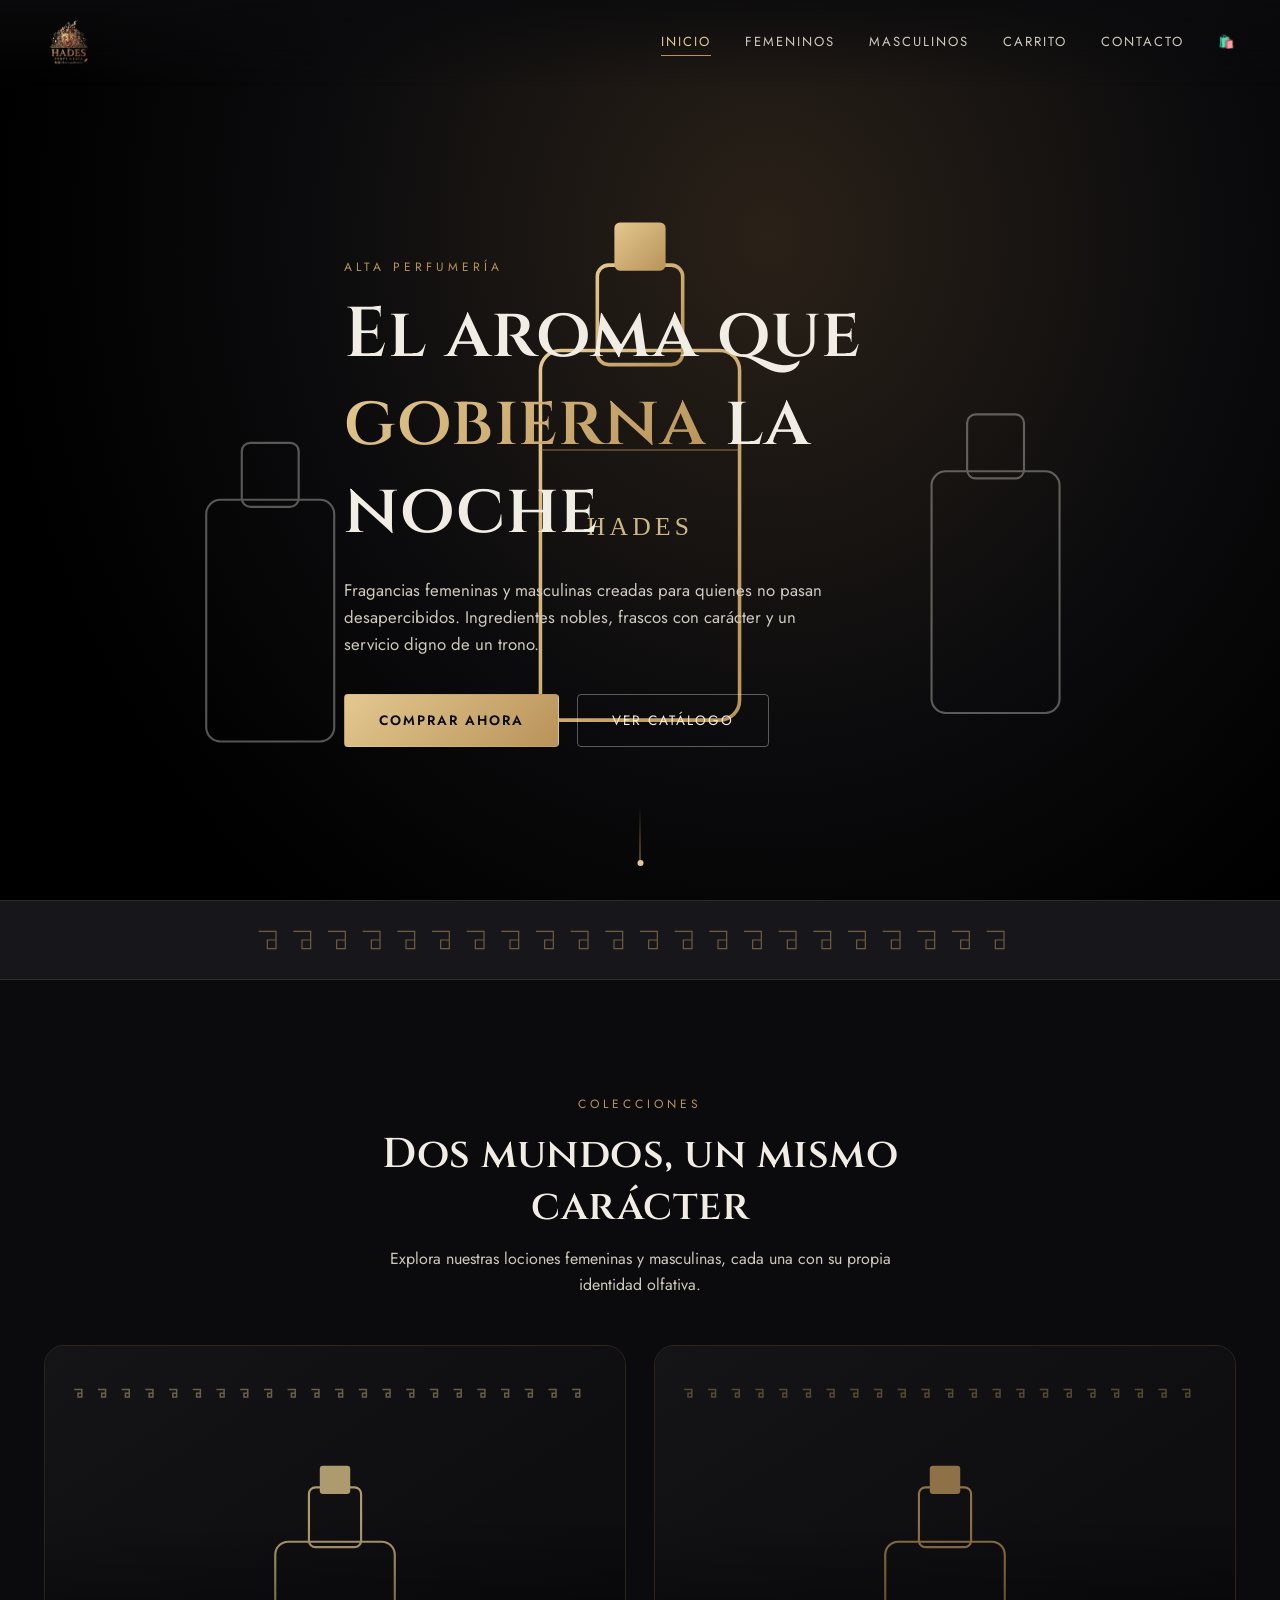
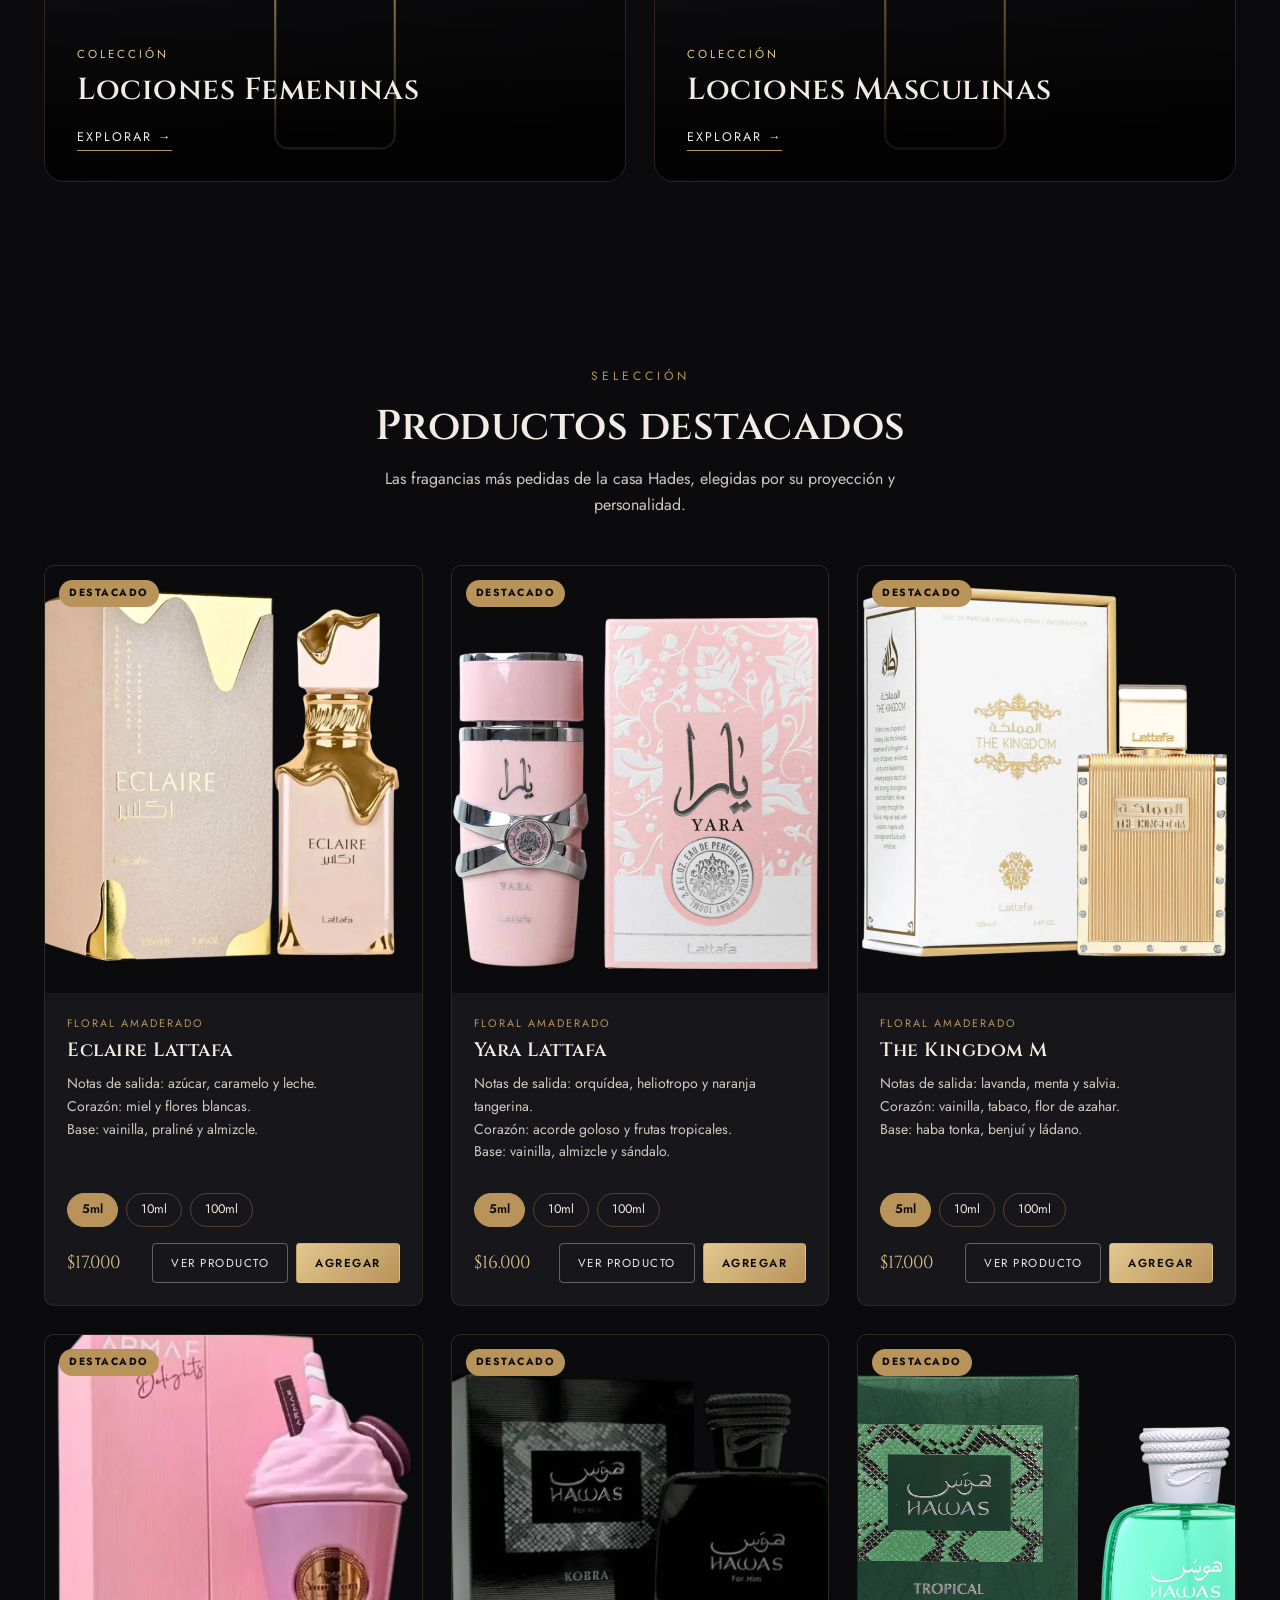
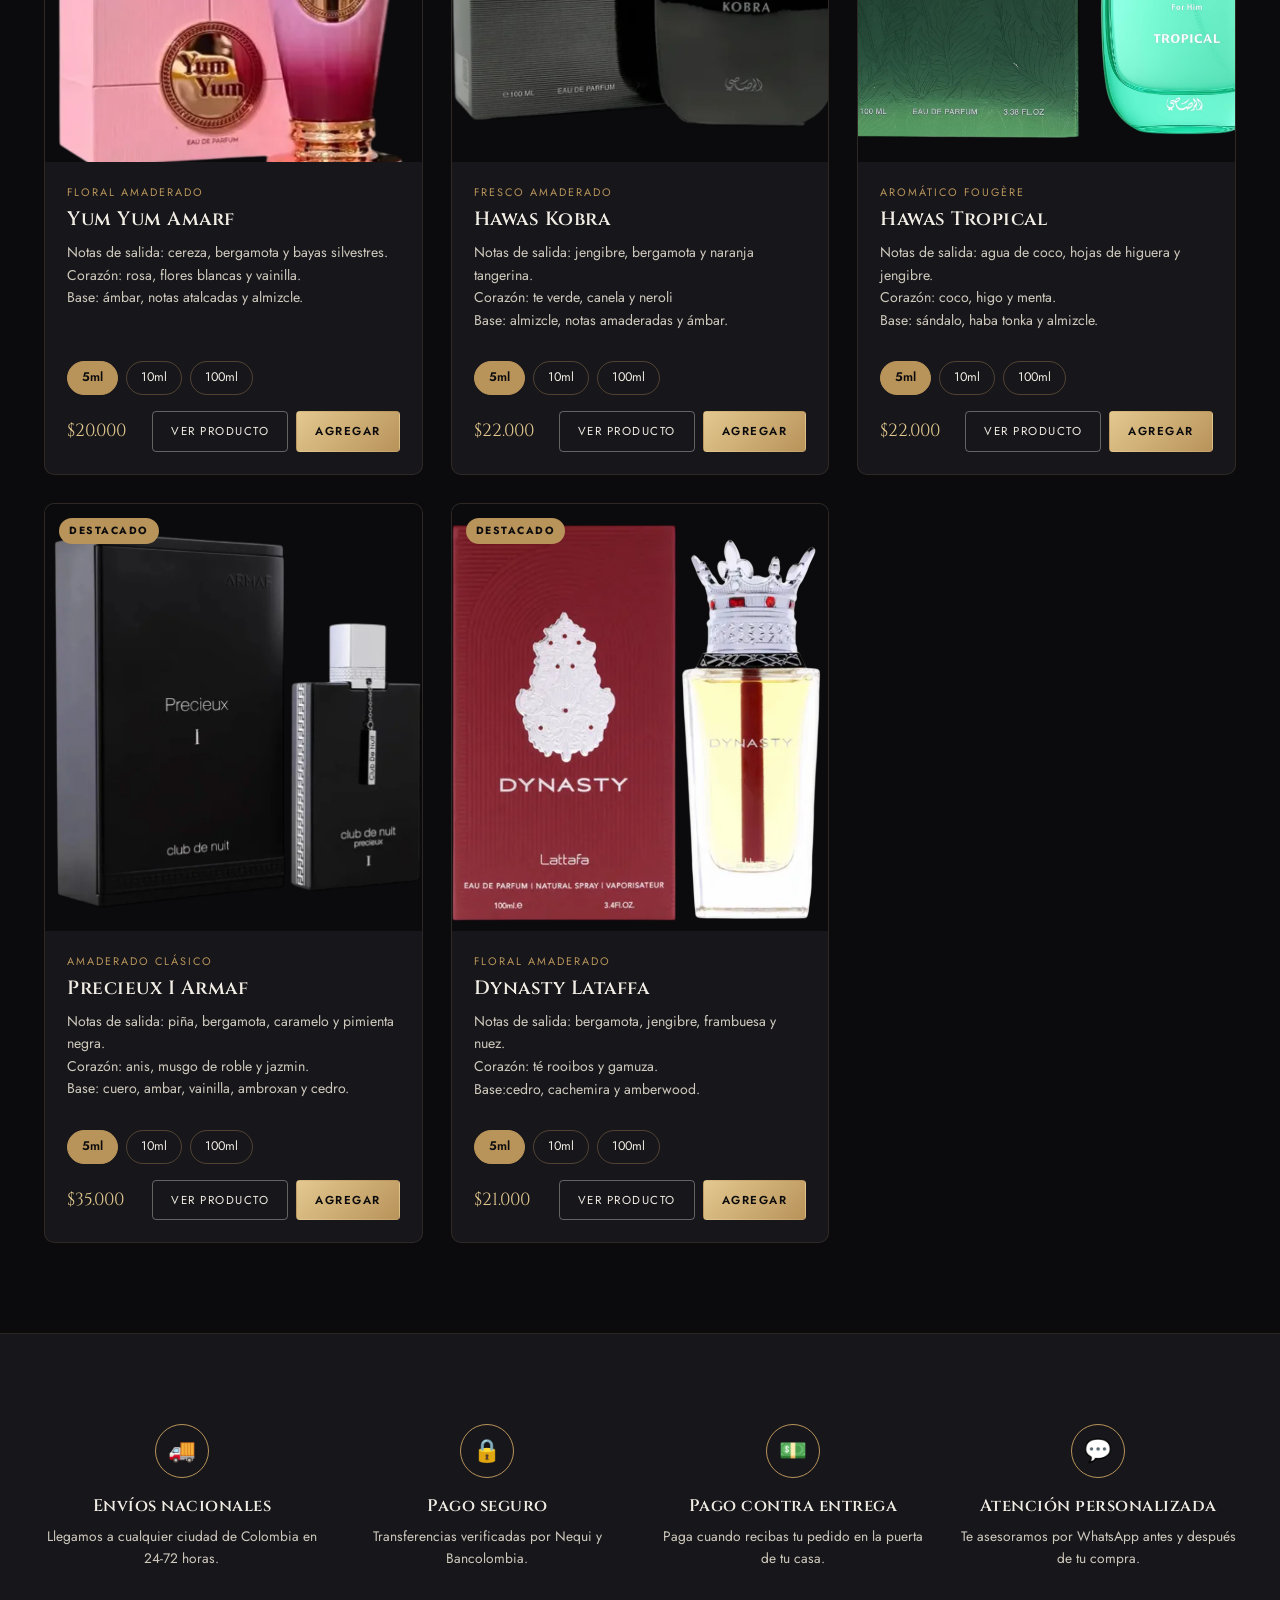
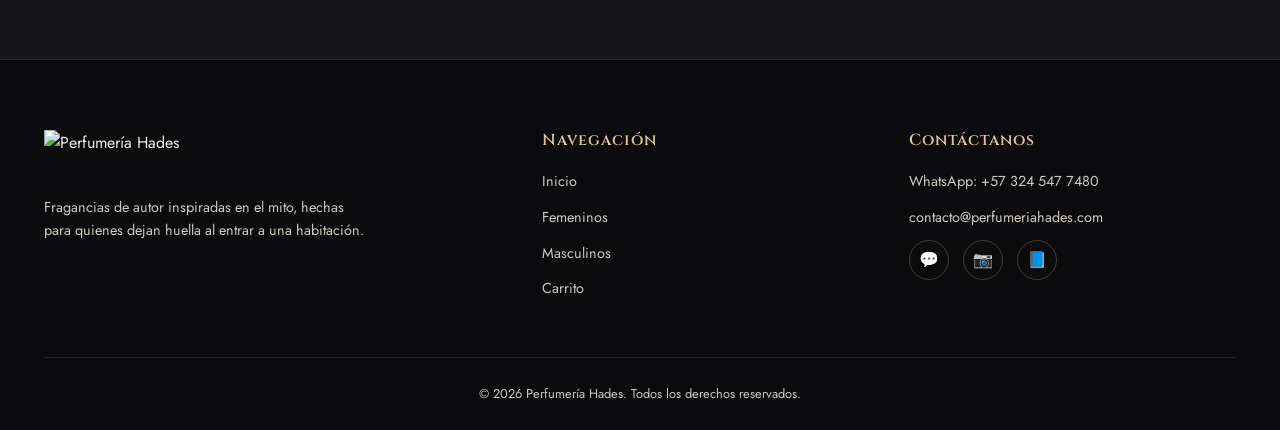
==== index.html @ 5c419e61 "reorganizar estructura del proyecto" ====
<!DOCTYPE html>
<html lang="es">
<head>
  <meta charset="UTF-8">
  <meta name="viewport" content="width=device-width, initial-scale=1.0">

  <!-- ===================== SEO BÁSICO ===================== -->
  <title>Perfumería Hades | Perfumes de lujo para hombre y mujer en Colombia</title>
  <meta name="description" content="Perfumería Hades: fragancias femeninas y masculinas de alta perfumería. Envíos nacionales, pago contra entrega y atención personalizada por WhatsApp.">
  <meta name="keywords" content="perfumeria, perfumes, lociones, fragancias, perfumes originales, Hades, perfumes Colombia">
  <meta property="og:title" content="Perfumería Hades">
  <meta property="og:description" content="Fragancias de autor con carácter. Descubre el catálogo femenino y masculino de Perfumería Hades.">
  <meta property="og:type" content="website">
  <link rel="icon" type="image/svg+xml" href="img/logo/favicon.svg">

  <!-- ===================== TIPOGRAFÍAS ===================== -->
  <link rel="preconnect" href="https://fonts.googleapis.com">
  <link rel="preconnect" href="https://fonts.gstatic.com" crossorigin>
  <link href="https://fonts.googleapis.com/css2?family=Cinzel:wght@500;600;700&family=Jost:wght@300;400;500;600&display=swap" rel="stylesheet">

  <!-- ===================== ESTILOS ===================== -->
  <link rel="stylesheet" href="css/style.css">
  <link rel="stylesheet" href="css/responsive.css">
</head>
<body>

  <!-- ============================================================
       HEADER FIJO
       ============================================================ -->
  <header class="header" id="header-principal">
    <div class="contenedor header__interior">
      <a href="index.html" class="logo">
        <img src="img/logo/Logo.png" alt="Perfumería Hades">
      </a>

      <nav class="nav" id="nav-principal">
        <a href="index.html" data-pagina="index.html">Inicio</a>
        <a href="femeninos/femeninos.html" data-pagina="femeninos.html">Femeninos</a>
        <a href="masculinos/masculinos.html" data-pagina="masculinos.html">Masculinos</a>
        <a href="carrito/carrito.html" data-pagina="carrito.html">Carrito</a>
        <a href="#contacto">Contacto</a>
        <a href="carrito/carrito.html" class="nav__carrito" aria-label="Ver carrito">
          🛍️
          <span id="contador-carrito" class="contador-carrito">0</span>
        </a>
      </nav>

      <button class="boton-menu" id="boton-menu" aria-label="Abrir menú" aria-expanded="false">
        <span></span><span></span><span></span>
      </button>
    </div>
  </header>

  <!-- ============================================================
       HERO PRINCIPAL
       ============================================================ -->
  <section class="hero">
    <img src="img/banners/hero-bottle.svg" alt="" class="hero__fondo" aria-hidden="true">
    <div class="contenedor hero__interior">
      <span class="eyebrow">Alta perfumería</span>
      <h1 class="hero__titulo">El aroma que <em>gobierna</em> la noche</h1>
      <p class="hero__texto">
        Fragancias femeninas y masculinas creadas para quienes no pasan
        desapercibidos. Ingredientes nobles, frascos con carácter y un
        servicio digno de un trono.
      </p>
      <div class="hero__acciones">
        <a href="#destacados" class="boton boton--dorado">Comprar ahora</a>
        <a href="femeninos/femeninos.html" class="boton boton--fantasma">Ver catálogo</a>
      </div>
    </div>
    <span class="hero__scroll" aria-hidden="true"></span>
  </section>

  <!-- Meandro griego: firma visual de la marca -->
  <div class="franja-meandro" aria-hidden="true">
    <svg class="meandro" viewBox="0 0 900 30" xmlns="http://www.w3.org/2000/svg">
      <path d="M10 5 h20 v20 h-10 v-10 h10 M50 5 h20 v20 h-10 v-10 h10 M90 5 h20 v20 h-10 v-10 h10 M130 5 h20 v20 h-10 v-10 h10 M170 5 h20 v20 h-10 v-10 h10 M210 5 h20 v20 h-10 v-10 h10 M250 5 h20 v20 h-10 v-10 h10 M290 5 h20 v20 h-10 v-10 h10 M330 5 h20 v20 h-10 v-10 h10 M370 5 h20 v20 h-10 v-10 h10 M410 5 h20 v20 h-10 v-10 h10 M450 5 h20 v20 h-10 v-10 h10 M490 5 h20 v20 h-10 v-10 h10 M530 5 h20 v20 h-10 v-10 h10 M570 5 h20 v20 h-10 v-10 h10 M610 5 h20 v20 h-10 v-10 h10 M650 5 h20 v20 h-10 v-10 h10 M690 5 h20 v20 h-10 v-10 h10 M730 5 h20 v20 h-10 v-10 h10 M770 5 h20 v20 h-10 v-10 h10 M810 5 h20 v20 h-10 v-10 h10 M850 5 h20 v20 h-10 v-10 h10"
        fill="none" stroke="#b8935a" stroke-width="1.4"/>
    </svg>
  </div>

  <!-- ============================================================
       CATEGORÍAS PRINCIPALES
       ============================================================ -->
  <section class="categorias">
    <div class="contenedor">
      <div class="encabezado-seccion">
        <span class="eyebrow">Colecciones</span>
        <h2 class="titulo-seccion">Dos mundos, un mismo carácter</h2>
        <p class="subtitulo-seccion" style="margin:0 auto;">
          Explora nuestras lociones femeninas y masculinas, cada una con su
          propia identidad olfativa.
        </p>
      </div>

      <div class="categorias__grid">
        <a href="femeninos/femeninos.html" class="tarjeta-categoria animar-entrada">
          <img src="img/banners/categoria-femenino.svg" alt="Lociones femeninas Hades">
          <div class="tarjeta-categoria__contenido">
            <span class="tarjeta-categoria__eyebrow">Colección</span>
            <h3 class="tarjeta-categoria__titulo">Lociones Femeninas</h3>
            <span class="tarjeta-categoria__enlace">Explorar →</span>
          </div>
        </a>

        <a href="masculinos/masculinos.html" class="tarjeta-categoria animar-entrada">
          <img src="img/banners/categoria-masculino.svg" alt="Lociones masculinas Hades">
          <div class="tarjeta-categoria__contenido">
            <span class="tarjeta-categoria__eyebrow">Colección</span>
            <h3 class="tarjeta-categoria__titulo">Lociones Masculinas</h3>
            <span class="tarjeta-categoria__enlace">Explorar →</span>
          </div>
        </a>
      </div>
    </div>
  </section>

  <!-- ============================================================
       PRODUCTOS DESTACADOS
       ============================================================ -->
  <section class="productos" id="destacados">
    <div class="contenedor">
      <div class="encabezado-seccion">
        <span class="eyebrow">Selección</span>
        <h2 class="titulo-seccion">Productos destacados</h2>
        <p class="subtitulo-seccion" style="margin:0 auto;">
          Las fragancias más pedidas de la casa Hades, elegidas por su
          proyección y personalidad.
        </p>
      </div>

      <div class="grid-productos" id="productos-destacados">
        <!-- Las tarjetas se generan dinámicamente desde js/main.js + js/productos.js -->
      </div>
    </div>
  </section>

  <!-- ============================================================
       BENEFICIOS
       ============================================================ -->
  <section class="beneficios">
    <div class="contenedor beneficios__grid">
      <div class="animar-entrada">
        <div class="beneficio__icono">🚚</div>
        <h3 class="beneficio__titulo">Envíos nacionales</h3>
        <p class="beneficio__texto">Llegamos a cualquier ciudad de Colombia en 24-72 horas.</p>
      </div>
      <div class="animar-entrada">
        <div class="beneficio__icono">🔒</div>
        <h3 class="beneficio__titulo">Pago seguro</h3>
        <p class="beneficio__texto">Transferencias verificadas por Nequi y Bancolombia.</p>
      </div>
      <div class="animar-entrada">
        <div class="beneficio__icono">💵</div>
        <h3 class="beneficio__titulo">Pago contra entrega</h3>
        <p class="beneficio__texto">Paga cuando recibas tu pedido en la puerta de tu casa.</p>
      </div>
      <div class="animar-entrada">
        <div class="beneficio__icono">💬</div>
        <h3 class="beneficio__titulo">Atención personalizada</h3>
        <p class="beneficio__texto">Te asesoramos por WhatsApp antes y después de tu compra.</p>
      </div>
    </div>
  </section>

  <!-- ============================================================
       FOOTER
       ============================================================ -->
  <footer class="footer" id="contacto">
    <div class="contenedor">
      <div class="footer__grid">
        <div class="footer__marca">
          <img src="img/logo/logo.png" alt="Perfumería Hades">
          <p class="footer__descripcion">
            Fragancias de autor inspiradas en el mito, hechas para quienes
            dejan huella al entrar a una habitación.
          </p>
        </div>

        <div>
          <h4 class="footer__titulo">Navegación</h4>
          <ul class="footer__enlaces">
            <li><a href="index.html">Inicio</a></li>
            <li><a href="femeninos/femeninos.html">Femeninos</a></li>
            <li><a href="masculinos/masculinos.html">Masculinos</a></li>
            <li><a href="carrito/carrito.html">Carrito</a></li>
          </ul>
        </div>

        <div>
          <h4 class="footer__titulo">Contáctanos</h4>
          <ul class="footer__enlaces">
            <li><a href="https://wa.me/573245477480" target="_blank" rel="noopener">WhatsApp: +57 324 547 7480 </a></li>
            <li><a href="mailto:contacto@perfumeriahades.com">contacto@perfumeriahades.com</a></li>
          </ul>
          <div class="footer__redes">
            <a href="https://wa.me/573245477480" target="_blank" rel="noopener" aria-label="WhatsApp">💬</a>
            <a href="https://www.instagram.com/hades_perfumeria?igsh=djQzdDA5YmdpNXA5" target="_blank" rel="noopener" aria-label="Instagram">📷</a>
            <a href="https://facebook.com" target="_blank" rel="noopener" aria-label="Facebook">📘</a>
          </div>
        </div>
      </div>

      <hr class="footer__linea">
      <p class="footer__derechos">© 2026 Perfumería Hades. Todos los derechos reservados.</p>
    </div>
  </footer>

  <!-- ============================================================
       MODAL DE FICHA RÁPIDA DE PRODUCTO
       ============================================================ -->
  <div class="modal-producto" id="modal-producto">
    <div class="modal-producto__caja">
      <button class="modal-producto__cerrar" data-cerrar-modal aria-label="Cerrar">✕</button>
      <img src="" alt="" class="modal-producto__imagen">
      <div class="modal-producto__info">
        <span class="modal-producto__familia"></span>
        <h3 class="modal-producto__nombre"></h3>
        <p class="modal-producto__descripcion"></p>
        <div class="modal-producto__presentaciones"></div>
        <span class="modal-producto__precio"></span>
        <button class="boton boton--dorado boton--bloque" data-agregar-desde-modal>Agregar al carrito</button>
      </div>
    </div>
  </div>

  <!-- ===================== SCRIPTS ===================== -->
  <script src="js/productos.js"></script>
  <script src="js/carrito.js"></script>
  <script src="js/main.js"></script>
</body>
</html>
---- css/style.css ----
/* ==========================================================================
   PERFUMERÍA HADES — HOJA DE ESTILOS PRINCIPAL
   --------------------------------------------------------------------------
   Índice:
   1. Variables / sistema de diseño
   2. Reset básico
   3. Tipografía general
   4. Utilidades (botones, contenedores, badges)
   5. Header y navegación
   6. Hero
   7. Meandro griego (motivo decorativo de marca)
   8. Categorías
   9. Productos / tarjetas
   10. Beneficios
   11. Footer
   12. Modal de producto
   13. Página de catálogo (femeninos / masculinos)
   14. Página de carrito
   15. Toast de confirmación
   16. Animaciones
   ========================================================================== */

/* -------------------- 1. VARIABLES / SISTEMA DE DISEÑO ------------------ */
:root {
  /* Paleta premium: negro, blanco, dorado, gris oscuro (+ granate como
     acento mínimo, guiño al mito de Perséfone y la granada) */
  --obsidian: #0b0b0d;      /* negro principal, fondo */
  --ash: #17171b;           /* gris oscuro, superficies / tarjetas */
  --ash-2: #212126;         /* gris oscuro, un poco más claro (bordes, hover) */
  --bone: #f2ede4;          /* blanco cálido, texto principal sobre oscuro */
  --bone-dim: #cfc9bd;      /* blanco cálido atenuado, texto secundario */
  --gold: #b8935a;          /* dorado principal */
  --gold-light: #e3c88f;    /* dorado claro, hover / brillos */
  --wine: #5c1a28;          /* granate, acento mínimo (ofertas, detalles) */

  --fuente-display: "Cinzel", "Times New Roman", serif;
  --fuente-cuerpo: "Jost", "Segoe UI", sans-serif;

  --radio-sm: 4px;
  --radio-md: 10px;
  --radio-lg: 20px;

  --sombra-dorada: 0 8px 30px rgba(184, 147, 90, 0.15);
  --transicion: 0.35s cubic-bezier(0.22, 1, 0.36, 1);

  --ancho-maximo: 1240px;
}

/* -------------------------- 2. RESET BÁSICO ------------------------------ */
*,
*::before,
*::after {
  box-sizing: border-box;
  margin: 0;
  padding: 0;
}

html {
  scroll-behavior: smooth;
}

@media (prefers-reduced-motion: reduce) {
  html {
    scroll-behavior: auto;
  }
  *,
  *::before,
  *::after {
    animation-duration: 0.001ms !important;
    transition-duration: 0.001ms !important;
  }
}

img {
  max-width: 100%;
  display: block;
}

a {
  color: inherit;
  text-decoration: none;
}

ul {
  list-style: none;
}

button {
  font: inherit;
  cursor: pointer;
  border: none;
  background: none;
  color: inherit;
}

input {
  font: inherit;
}

/* -------------------------- 3. TIPOGRAFÍA -------------------------------- */
body {
  background: var(--obsidian);
  color: var(--bone);
  font-family: var(--fuente-cuerpo);
  font-size: 16px;
  line-height: 1.6;
  -webkit-font-smoothing: antialiased;
}

h1, h2, h3, h4 {
  font-family: var(--fuente-display);
  font-weight: 600;
  line-height: 1.25;
  letter-spacing: 0.5px;
}

.contenedor {
  width: 100%;
  max-width: var(--ancho-maximo);
  margin: 0 auto;
  padding: 0 24px;
}

.eyebrow {
  display: inline-block;
  font-family: var(--fuente-cuerpo);
  font-size: 0.75rem;
  letter-spacing: 4px;
  text-transform: uppercase;
  color: var(--gold);
  margin-bottom: 14px;
}

.titulo-seccion {
  font-size: clamp(1.8rem, 3.5vw, 2.6rem);
  color: var(--bone);
  margin-bottom: 14px;
}

.subtitulo-seccion {
  color: var(--bone-dim);
  max-width: 560px;
  margin-bottom: 40px;
}

.encabezado-seccion {
  text-align: center;
  margin: 0 auto 48px;
  max-width: 640px;
}

/* -------------------------- 4. UTILIDADES -------------------------------- */
.boton {
  display: inline-flex;
  align-items: center;
  justify-content: center;
  gap: 8px;
  padding: 15px 34px;
  font-size: 0.85rem;
  letter-spacing: 2px;
  text-transform: uppercase;
  border-radius: var(--radio-sm);
  border: 1px solid transparent;
  cursor: pointer;
  transition: transform var(--transicion), box-shadow var(--transicion), background var(--transicion), color var(--transicion);
  white-space: nowrap;
}

.boton--dorado {
  background: linear-gradient(135deg, var(--gold-light), var(--gold));
  color: var(--obsidian);
  font-weight: 600;
}
.boton--dorado:hover {
  transform: translateY(-2px);
  box-shadow: var(--sombra-dorada);
}

.boton--fantasma {
  background: transparent;
  border-color: rgba(242, 237, 228, 0.35);
  color: var(--bone);
}
.boton--fantasma:hover {
  border-color: var(--gold);
  color: var(--gold-light);
}

.boton--sm {
  padding: 10px 18px;
  font-size: 0.72rem;
  letter-spacing: 1.5px;
}

.boton--bloque {
  width: 100%;
}

/* -------------------------- 5. HEADER / NAV ------------------------------ */
.header {
  position: fixed;
  top: 0;
  left: 0;
  width: 100%;
  z-index: 100;
  padding: 20px 0;
  background: linear-gradient(to bottom, rgba(11,11,13,0.85), rgba(11,11,13,0));
  transition: background var(--transicion), padding var(--transicion), box-shadow var(--transicion);
}

.header.con-scroll {
  background: rgba(11, 11, 13, 0.92);
  backdrop-filter: blur(10px);
  padding: 12px 0;
  box-shadow: 0 6px 24px rgba(0,0,0,0.35);
  border-bottom: 1px solid rgba(184, 147, 90, 0.15);
}

.header__interior {
  display: flex;
  align-items: center;
  justify-content: space-between;
  gap: 20px;
}

.logo {
  display: flex;
  align-items: center;
  gap: 10px;
}
.logo img {
  height: 46px;
  width: auto;
  transition: transform var(--transicion);
}
.logo:hover img {
  transform: scale(1.05);
}

.nav {
  display: flex;
  align-items: center;
  gap: 34px;
}

.nav a {
  font-size: 0.82rem;
  letter-spacing: 2px;
  text-transform: uppercase;
  color: var(--bone-dim);
  position: relative;
  padding-bottom: 4px;
  transition: color var(--transicion);
}
.nav a::after {
  content: "";
  position: absolute;
  left: 0;
  bottom: 0;
  height: 1px;
  width: 0;
  background: var(--gold);
  transition: width var(--transicion);
}
.nav a:hover,
.nav a.activo-nav {
  color: var(--gold-light);
}
.nav a:hover::after,
.nav a.activo-nav::after {
  width: 100%;
}

.nav__carrito {
  position: relative;
  display: inline-flex;
}

.contador-carrito {
  position: absolute;
  top: -10px;
  right: -14px;
  min-width: 18px;
  height: 18px;
  padding: 0 4px;
  border-radius: 999px;
  background: var(--gold);
  color: var(--obsidian);
  font-size: 0.65rem;
  font-weight: 700;
  display: none;
  align-items: center;
  justify-content: center;
}

.boton-menu {
  display: none;
  flex-direction: column;
  gap: 5px;
  z-index: 101;
}
.boton-menu span {
  width: 26px;
  height: 2px;
  background: var(--gold-light);
  transition: transform var(--transicion), opacity var(--transicion);
}
.boton-menu.activo span:nth-child(1) { transform: translateY(7px) rotate(45deg); }
.boton-menu.activo span:nth-child(2) { opacity: 0; }
.boton-menu.activo span:nth-child(3) { transform: translateY(-7px) rotate(-45deg); }

/* -------------------------- 6. HERO -------------------------------------- */
.hero {
  position: relative;
  min-height: 100vh;
  display: flex;
  align-items: center;
  overflow: hidden;
}

.hero__fondo {
  position: absolute;
  inset: 0;
  width: 100%;
  height: 100%;
  object-fit: cover;
  z-index: 0;
}

.hero__interior {
  position: relative;
  z-index: 1;
  max-width: 640px;
  padding-top: 100px;
}

.hero__titulo {
  font-size: clamp(2.6rem, 6vw, 4.4rem);
  color: var(--bone);
  margin-bottom: 22px;
}
.hero__titulo em {
  font-style: normal;
  background: linear-gradient(135deg, var(--gold-light), var(--gold));
  -webkit-background-clip: text;
  background-clip: text;
  color: transparent;
}

.hero__texto {
  color: var(--bone-dim);
  font-size: 1.05rem;
  max-width: 480px;
  margin-bottom: 36px;
}

.hero__acciones {
  display: flex;
  gap: 18px;
  flex-wrap: wrap;
}

.hero__scroll {
  position: absolute;
  bottom: 34px;
  left: 50%;
  transform: translateX(-50%);
  width: 1px;
  height: 60px;
  background: linear-gradient(to bottom, transparent, var(--gold));
  z-index: 1;
}
.hero__scroll::after {
  content: "";
  position: absolute;
  bottom: 0;
  left: 50%;
  transform: translateX(-50%);
  width: 6px;
  height: 6px;
  border-radius: 50%;
  background: var(--gold-light);
  animation: bajar 2.2s infinite;
}
@keyframes bajar {
  0% { bottom: 100%; opacity: 0; }
  30% { opacity: 1; }
  100% { bottom: -10%; opacity: 0; }
}

/* --------------- 7. MEANDRO GRIEGO (firma visual de marca) --------------- */
.meandro {
  width: 100%;
  height: 26px;
  opacity: 0.55;
}
.franja-meandro {
  padding: 26px 0;
  display: flex;
  justify-content: center;
  background: var(--ash);
  border-top: 1px solid rgba(184,147,90,0.15);
  border-bottom: 1px solid rgba(184,147,90,0.15);
}

/* -------------------------- 8. CATEGORÍAS --------------------------------- */
.categorias {
  padding: 110px 0 90px;
}

.categorias__grid {
  display: grid;
  grid-template-columns: repeat(2, 1fr);
  gap: 28px;
}

.tarjeta-categoria {
  position: relative;
  border-radius: var(--radio-lg);
  overflow: hidden;
  aspect-ratio: 4 / 3;
  border: 1px solid rgba(184,147,90,0.2);
  isolation: isolate;
}
.tarjeta-categoria img {
  position: absolute;
  inset: 0;
  width: 100%;
  height: 100%;
  object-fit: cover;
  transition: transform 0.6s ease;
  z-index: -1;
}
.tarjeta-categoria::after {
  content: "";
  position: absolute;
  inset: 0;
  background: linear-gradient(to top, rgba(0,0,0,0.85) 10%, rgba(0,0,0,0.15) 60%);
  z-index: -1;
}
.tarjeta-categoria:hover img {
  transform: scale(1.08);
}
.tarjeta-categoria__contenido {
  position: absolute;
  bottom: 0;
  left: 0;
  padding: 32px;
}
.tarjeta-categoria__eyebrow {
  font-size: 0.72rem;
  letter-spacing: 3px;
  text-transform: uppercase;
  color: var(--gold-light);
  display: block;
  margin-bottom: 8px;
}
.tarjeta-categoria__titulo {
  font-size: 1.9rem;
  margin-bottom: 14px;
}
.tarjeta-categoria__enlace {
  font-size: 0.78rem;
  letter-spacing: 2px;
  text-transform: uppercase;
  color: var(--bone);
  border-bottom: 1px solid var(--gold);
  padding-bottom: 4px;
}

/* -------------------------- 9. PRODUCTOS / TARJETAS ----------------------- */
.productos {
  padding: 90px 0;
}

.grid-productos {
  display: grid;
  grid-template-columns: repeat(3, 1fr);
  gap: 28px;
}

.tarjeta-producto {
  background: var(--ash);
  border: 1px solid rgba(184,147,90,0.14);
  border-radius: var(--radio-md);
  overflow: hidden;
  display: flex;
  flex-direction: column;
  transition: transform var(--transicion), border-color var(--transicion), box-shadow var(--transicion);
}
.tarjeta-producto:hover {
  transform: translateY(-6px);
  border-color: rgba(184,147,90,0.5);
  box-shadow: var(--sombra-dorada);
}

.tarjeta-producto__imagen-wrap {
  position: relative;
  background: var(--obsidian);
}
.tarjeta-producto__imagen {
  width: 100%;
  aspect-ratio: 3 / 3.4;
  object-fit: cover;
}

.etiqueta-destacado {
  position: absolute;
  top: 14px;
  left: 14px;
  background: var(--gold);
  color: var(--obsidian);
  font-size: 0.65rem;
  letter-spacing: 1.5px;
  text-transform: uppercase;
  padding: 5px 10px;
  border-radius: 999px;
  font-weight: 700;
}

.tarjeta-producto__info {
  padding: 22px;
  display: flex;
  flex-direction: column;
  gap: 6px;
  flex-grow: 1;
}

.tarjeta-producto__familia {
  font-size: 0.68rem;
  letter-spacing: 2px;
  text-transform: uppercase;
  color: var(--gold);
}

.tarjeta-producto__nombre {
  font-size: 1.2rem;
  color: var(--bone);
}

.tarjeta-producto__descripcion {
  font-size: 0.88rem;
  color: var(--bone-dim);
  flex-grow: 1;
  margin: 4px 0 14px;
}

.tarjeta-producto__pie {
  display: flex;
  align-items: center;
  justify-content: space-between;
  gap: 10px;
  flex-wrap: wrap;
}

.tarjeta-producto__precio {
  font-family: var(--fuente-display);
  color: var(--gold-light);
  font-size: 1.1rem;
}

.tarjeta-producto__botones {
  display: flex;
  gap: 8px;
}

.ver-todo {
  text-align: center;
  margin-top: 50px;
}

/* -------------------------- 10. BENEFICIOS -------------------------------- */
.beneficios {
  padding: 90px 0;
  background: var(--ash);
  border-top: 1px solid rgba(184,147,90,0.12);
  border-bottom: 1px solid rgba(184,147,90,0.12);
}
.beneficios__grid {
  display: grid;
  grid-template-columns: repeat(4, 1fr);
  gap: 30px;
  text-align: center;
}
.beneficio__icono {
  width: 54px;
  height: 54px;
  margin: 0 auto 18px;
  display: flex;
  align-items: center;
  justify-content: center;
  border: 1px solid var(--gold);
  border-radius: 50%;
  color: var(--gold-light);
  font-size: 1.4rem;
}
.beneficio__titulo {
  font-family: var(--fuente-display);
  font-size: 1.05rem;
  margin-bottom: 8px;
  color: var(--bone);
}
.beneficio__texto {
  font-size: 0.86rem;
  color: var(--bone-dim);
}

/* -------------------------- 11. FOOTER ------------------------------------ */
.footer {
  padding: 70px 0 26px;
  background: var(--obsidian);
}
.footer__grid {
  display: grid;
  grid-template-columns: 1.4fr 1fr 1fr;
  gap: 40px;
  padding-bottom: 46px;
}
.footer__marca img {
  height: 50px;
  margin-bottom: 16px;
}
.footer__descripcion {
  color: var(--bone-dim);
  font-size: 0.9rem;
  max-width: 320px;
}
.footer__titulo {
  font-family: var(--fuente-display);
  font-size: 1rem;
  letter-spacing: 1px;
  color: var(--gold-light);
  margin-bottom: 18px;
}
.footer__enlaces li {
  margin-bottom: 10px;
}
.footer__enlaces a {
  color: var(--bone-dim);
  font-size: 0.9rem;
  transition: color var(--transicion);
}
.footer__enlaces a:hover {
  color: var(--gold-light);
}
.footer__redes {
  display: flex;
  gap: 14px;
  margin-top: 6px;
}
.footer__redes a {
  width: 40px;
  height: 40px;
  display: flex;
  align-items: center;
  justify-content: center;
  border: 1px solid rgba(184,147,90,0.35);
  border-radius: 50%;
  transition: border-color var(--transicion), color var(--transicion), transform var(--transicion);
  color: var(--bone-dim);
}
.footer__redes a:hover {
  border-color: var(--gold);
  color: var(--gold-light);
  transform: translateY(-3px);
}
.footer__linea {
  border: none;
  border-top: 1px solid rgba(242,237,228,0.1);
}
.footer__derechos {
  text-align: center;
  color: var(--bone-dim);
  font-size: 0.8rem;
  padding-top: 26px;
}

/* -------------------------- 12. MODAL DE PRODUCTO -------------------------- */
.modal-producto {
  position: fixed;
  inset: 0;
  z-index: 200;
  display: flex;
  align-items: center;
  justify-content: center;
  padding: 20px;
  background: rgba(11,11,13,0.82);
  backdrop-filter: blur(6px);
  opacity: 0;
  pointer-events: none;
  transition: opacity var(--transicion);
}
.modal-producto.abierto {
  opacity: 1;
  pointer-events: auto;
}
.modal-producto__caja {
  background: var(--ash);
  border: 1px solid rgba(184,147,90,0.3);
  border-radius: var(--radio-lg);
  max-width: 720px;
  width: 100%;
  display: grid;
  grid-template-columns: 260px 1fr;
  overflow: hidden;
  transform: translateY(16px);
  transition: transform var(--transicion);
  max-height: 90vh;
}
.modal-producto.abierto .modal-producto__caja {
  transform: translateY(0);
}
.modal-producto__imagen {
  width: 100%;
  height: 100%;
  object-fit: cover;
  background: var(--obsidian);
}
.modal-producto__info {
  padding: 34px;
  position: relative;
  display: flex;
  flex-direction: column;
  gap: 10px;
}
.modal-producto__familia {
  font-size: 0.7rem;
  letter-spacing: 2px;
  text-transform: uppercase;
  color: var(--gold);
}
.modal-producto__nombre {
  font-size: 1.5rem;
}
.modal-producto__descripcion {
  color: var(--bone-dim);
  font-size: 0.92rem;
  flex-grow: 1;
}
.modal-producto__precio {
  font-family: var(--fuente-display);
  color: var(--gold-light);
  font-size: 1.3rem;
  margin: 6px 0 4px;
}
.modal-producto__cerrar {
  position: absolute;
  top: 16px;
  right: 16px;
  width: 34px;
  height: 34px;
  display: flex;
  align-items: center;
  justify-content: center;
  border: 1px solid rgba(242,237,228,0.25);
  border-radius: 50%;
  color: var(--bone);
  font-size: 1rem;
  transition: border-color var(--transicion);
}
.modal-producto__cerrar:hover {
  border-color: var(--gold);
  color: var(--gold-light);
}

body.bloquear-scroll {
  overflow: hidden;
}

/* -------------------------- 13. PÁGINAS DE CATÁLOGO ------------------------ */
.pagina-catalogo__hero {
  position: relative;
  padding: 170px 0 70px;
  overflow: hidden;
}
.pagina-catalogo__fondo {
  position: absolute;
  inset: 0;
  width: 100%;
  height: 100%;
  object-fit: cover;
  z-index: 0;
  opacity: 0.55;
}
.pagina-catalogo__contenido {
  position: relative;
  z-index: 1;
  text-align: center;
}
.pagina-catalogo__titulo {
  font-size: clamp(2.2rem, 5vw, 3.2rem);
}
.pagina-catalogo__texto {
  color: var(--bone-dim);
  max-width: 520px;
  margin: 16px auto 0;
}

.filtros-catalogo {
  display: flex;
  justify-content: center;
  gap: 12px;
  flex-wrap: wrap;
  margin: 0 0 50px;
}
.filtro {
  padding: 9px 20px;
  border-radius: 999px;
  border: 1px solid rgba(184,147,90,0.35);
  font-size: 0.75rem;
  letter-spacing: 1.5px;
  text-transform: uppercase;
  color: var(--bone-dim);
  transition: all var(--transicion);
}
.filtro:hover,
.filtro.activo {
  background: var(--gold);
  color: var(--obsidian);
  border-color: var(--gold);
}

.catalogo-grid {
  display: grid;
  grid-template-columns: repeat(3, 1fr);
  gap: 28px;
  padding-bottom: 110px;
}

/* -------------------------- 14. PÁGINA DE CARRITO -------------------------- */
.pagina-carrito {
  padding: 160px 0 120px;
  min-height: 70vh;
}

.carrito-layout {
  display: grid;
  grid-template-columns: 1.6fr 1fr;
  gap: 40px;
  align-items: start;
}

.lista-carrito {
  display: flex;
  flex-direction: column;
  gap: 16px;
}

.linea-carrito {
  display: grid;
  grid-template-columns: 74px 1fr auto auto auto;
  align-items: center;
  gap: 18px;
  background: var(--ash);
  border: 1px solid rgba(184,147,90,0.14);
  border-radius: var(--radio-md);
  padding: 16px;
}
.linea-carrito__imagen {
  width: 74px;
  height: 74px;
  object-fit: cover;
  border-radius: var(--radio-sm);
  background: var(--obsidian);
}
.linea-carrito__nombre {
  font-size: 1rem;
  margin-bottom: 4px;
}
.linea-carrito__precio-unit {
  font-size: 0.78rem;
  color: var(--bone-dim);
}
.linea-carrito__cantidad {
  display: flex;
  align-items: center;
  gap: 10px;
  background: var(--obsidian);
  border-radius: 999px;
  padding: 6px 12px;
}
.boton-cantidad {
  width: 22px;
  height: 22px;
  display: flex;
  align-items: center;
  justify-content: center;
  color: var(--gold-light);
  font-size: 1rem;
  border-radius: 50%;
  transition: background var(--transicion);
}
.boton-cantidad:hover {
  background: rgba(184,147,90,0.2);
}
.linea-carrito__numero {
  min-width: 16px;
  text-align: center;
  font-size: 0.9rem;
}
.linea-carrito__subtotal {
  font-family: var(--fuente-display);
  color: var(--gold-light);
  white-space: nowrap;
}
.linea-carrito__eliminar {
  color: var(--bone-dim);
  font-size: 1rem;
  width: 30px;
  height: 30px;
  border-radius: 50%;
  transition: color var(--transicion), background var(--transicion);
}
.linea-carrito__eliminar:hover {
  color: var(--wine);
  background: rgba(92,26,40,0.25);
}

.carrito-vacio {
  text-align: center;
  padding: 60px 20px;
  background: var(--ash);
  border-radius: var(--radio-lg);
  border: 1px dashed rgba(184,147,90,0.3);
}
.carrito-vacio__titulo {
  margin-bottom: 10px;
}
.carrito-vacio__texto {
  color: var(--bone-dim);
  margin-bottom: 26px;
}

.carrito-resumen {
  display: grid;
  gap: 22px;
  background: var(--ash);
  border: 1px solid rgba(184,147,90,0.18);
  border-radius: var(--radio-lg);
  padding: 30px;
  position: sticky;
  top: 110px;
}
.carrito-resumen__titulo {
  font-size: 1.3rem;
  margin-bottom: 4px;
}
.fila-total {
  display: flex;
  justify-content: space-between;
  font-size: 0.95rem;
  color: var(--bone-dim);
}
.fila-total--grande {
  font-family: var(--fuente-display);
  color: var(--bone);
  font-size: 1.25rem;
  border-top: 1px solid rgba(242,237,228,0.12);
  padding-top: 16px;
}
.fila-total--grande span:last-child {
  color: var(--gold-light);
}

.campo {
  display: flex;
  flex-direction: column;
  gap: 6px;
}
.campo label {
  font-size: 0.75rem;
  letter-spacing: 1.5px;
  text-transform: uppercase;
  color: var(--bone-dim);
}
.campo input,
.campo textarea {
  background: var(--obsidian);
  border: 1px solid rgba(242,237,228,0.15);
  border-radius: var(--radio-sm);
  padding: 12px 14px;
  color: var(--bone);
  transition: border-color var(--transicion);
}
.campo input:focus,
.campo textarea:focus {
  outline: none;
  border-color: var(--gold);
}

.metodos-pago {
  display: grid;
  gap: 10px;
}
.metodo-pago {
  display: flex;
  align-items: center;
  gap: 10px;
  padding: 12px 14px;
  border: 1px solid rgba(242,237,228,0.15);
  border-radius: var(--radio-sm);
  cursor: pointer;
  transition: border-color var(--transicion);
  font-size: 0.9rem;
}
.metodo-pago:has(input:checked) {
  border-color: var(--gold);
  background: rgba(184,147,90,0.08);
}
.metodo-pago input {
  accent-color: var(--gold);
}

.detalle-pago {
  background: var(--obsidian);
  border-radius: var(--radio-sm);
  padding: 14px 16px;
  font-size: 0.85rem;
  color: var(--bone-dim);
  line-height: 1.8;
}
.detalle-pago strong {
  color: var(--gold-light);
}

/* -------------------------- 15. TOAST DE CONFIRMACIÓN ---------------------- */
.toast-agregado {
  position: fixed;
  bottom: 30px;
  left: 50%;
  transform: translate(-50%, 20px);
  background: var(--gold);
  color: var(--obsidian);
  font-size: 0.85rem;
  font-weight: 600;
  padding: 14px 26px;
  border-radius: 999px;
  box-shadow: 0 10px 30px rgba(0,0,0,0.4);
  opacity: 0;
  z-index: 300;
  transition: opacity 0.35s ease, transform 0.35s ease;
}
.toast-agregado.visible {
  opacity: 1;
  transform: translate(-50%, 0);
}

/* -------------------------- 16. ANIMACIONES -------------------------------- */
.animar-entrada {
  opacity: 0;
  transform: translateY(24px);
  transition: opacity 0.7s ease, transform 0.7s ease;
}
.animar-entrada.visible {
  opacity: 1;
  transform: translateY(0);
}

@keyframes girar-suave {
  from { transform: rotate(0deg); }
  to { transform: rotate(360deg); }
}
.tarjeta-producto__presentaciones,
.modal-producto__presentaciones {
  display: flex;
  gap: 8px;
  flex-wrap: wrap;
  margin: 10px 0;
}

.chip-presentacion {
  background: transparent;
  color: var(--bone);
  border: 1px solid rgba(184, 147, 90, 0.35);
  border-radius: 999px;
  padding: 6px 14px;
  font-size: 0.78rem;
  cursor: pointer;
  transition: background .2s, color .2s, border-color .2s;
}

.chip-presentacion:hover {
  border-color: var(--gold);
}

.chip-presentacion.activo {
  background: var(--gold);
  color: var(--obsidian);
  border-color: var(--gold);
  font-weight: 600;
}

.filtros-catalogo {
  display: flex;
  flex-wrap: wrap;
  align-items: center;
  gap: 14px;
  margin: 24px 0 32px;
  padding: 16px;
  background: rgba(184, 147, 90, 0.06);
  border: 1px solid rgba(184, 147, 90, 0.2);
  border-radius: var(--radio-md);
}

.filtro-buscar {
  flex: 1 1 220px;
  background: var(--obsidian);
  color: var(--bone);
  border: 1px solid rgba(184, 147, 90, 0.3);
  border-radius: var(--radio-sm);
  padding: 9px 12px;
  font-size: 0.85rem;
}

.filtros-catalogo__precio {
  display: flex;
  align-items: center;
  gap: 6px;
  color: var(--bone);
  font-size: 0.8rem;
}

.filtros-catalogo__etiqueta {
  color: var(--gold);
  margin-right: 4px;
}

.filtro-precio-min,
.filtro-precio-max {
  width: 80px;
  background: var(--obsidian);
  color: var(--bone);
  border: 1px solid rgba(184, 147, 90, 0.3);
  border-radius: var(--radio-sm);
  padding: 8px;
  font-size: 0.8rem;
}

.filtros-catalogo__checkbox {
  display: flex;
  align-items: center;
  gap: 6px;
  color: var(--bone);
  font-size: 0.82rem;
  cursor: pointer;
}

.filtro-orden {
  background: var(--obsidian);
  color: var(--bone);
  border: 1px solid rgba(184, 147, 90, 0.3);
  border-radius: var(--radio-sm);
  padding: 9px 10px;
  font-size: 0.8rem;
}

.catalogo-vacio {
  grid-column: 1 / -1;
  text-align: center;
  color: var(--bone);
  opacity: 0.7;
  padding: 40px 0;
  font-size: 0.95rem;
}
---- css/responsive.css ----
/* ==========================================================================
   RESPONSIVE.CSS
   --------------------------------------------------------------------------
   Ajustes por tamaño de pantalla. Se cargan DESPUÉS de style.css, así que
   estas reglas tienen prioridad dentro de cada breakpoint.
   Puntos de quiebre cubiertos: 1920px (escritorio grande, base),
   1024px (tablet horizontal / laptop pequeño), 768px (tablet vertical),
   320px (celular).
   ========================================================================== */

/* -------------------- Pantallas grandes (>1400px) ------------------------ */
@media (min-width: 1400px) {
  .contenedor {
    padding: 0 40px;
  }
}

/* -------------------- Hasta 1024px (tablets / laptops chicos) ------------ */
@media (max-width: 1024px) {
  .grid-productos,
  .catalogo-grid {
    grid-template-columns: repeat(2, 1fr);
  }

  .beneficios__grid {
    grid-template-columns: repeat(2, 1fr);
    row-gap: 40px;
  }

  .footer__grid {
    grid-template-columns: 1fr 1fr;
  }
  .footer__marca {
    grid-column: 1 / -1;
  }

  .carrito-layout {
    grid-template-columns: 1fr;
  }
  .carrito-resumen {
    position: static;
  }

  .modal-producto__caja {
    grid-template-columns: 1fr;
  }
  .modal-producto__imagen {
    max-height: 260px;
  }
}

/* -------------------- Hasta 768px (tablet vertical) ----------------------- */
@media (max-width: 768px) {
  .nav {
    position: fixed;
    top: 0;
    right: 0;
    height: 100vh;
    width: min(320px, 80vw);
    background: var(--ash);
    border-left: 1px solid rgba(184,147,90,0.2);
    flex-direction: column;
    align-items: flex-start;
    justify-content: center;
    gap: 30px;
    padding: 40px;
    transform: translateX(100%);
    transition: transform var(--transicion);
    z-index: 100;
  }
  .nav.abierto {
    transform: translateX(0);
  }
  .nav a {
    font-size: 1rem;
  }

  .boton-menu {
    display: flex;
  }

  .hero {
    min-height: 92vh;
    text-align: left;
  }
  .hero__interior {
    padding-top: 130px;
  }

  .categorias__grid {
    grid-template-columns: 1fr;
  }

  .grid-productos,
  .catalogo-grid {
    grid-template-columns: 1fr;
  }

  .beneficios__grid {
    grid-template-columns: 1fr;
  }

  .footer__grid {
    grid-template-columns: 1fr;
    gap: 34px;
  }

  .linea-carrito {
    grid-template-columns: 60px 1fr;
    grid-template-areas:
      "imagen info"
      "imagen cantidad"
      "imagen subtotal";
    row-gap: 10px;
  }
  .linea-carrito__imagen { grid-area: imagen; width: 60px; height: 60px; }
  .linea-carrito__info { grid-area: info; }
  .linea-carrito__cantidad { grid-area: cantidad; justify-self: start; }
  .linea-carrito__subtotal { grid-area: subtotal; }
  .linea-carrito__eliminar {
    position: absolute;
    top: 12px;
    right: 12px;
  }
  .linea-carrito {
    position: relative;
  }
}

/* -------------------- Hasta 480px (celulares) ----------------------------- */
@media (max-width: 480px) {
  .contenedor {
    padding: 0 18px;
  }

  .hero__titulo {
    font-size: 2.4rem;
  }
  .hero__acciones {
    flex-direction: column;
    align-items: stretch;
  }
  .hero__acciones .boton {
    width: 100%;
  }

  .encabezado-seccion {
    margin-bottom: 34px;
  }

  .tarjeta-producto__pie {
    flex-direction: column;
    align-items: flex-start;
  }
  .tarjeta-producto__botones {
    width: 100%;
  }
  .tarjeta-producto__botones .boton {
    flex: 1;
  }

  .modal-producto__info {
    padding: 24px;
  }

  .carrito-resumen {
    padding: 22px;
  }

  .pagina-catalogo__hero {
    padding: 140px 0 50px;
  }
}

/* -------------------- Hasta 320px (celulares muy pequeños) ---------------- */
@media (max-width: 340px) {
  .hero__titulo {
    font-size: 2rem;
  }
  .logo img {
    height: 38px;
  }
  .boton {
    padding: 13px 22px;
    font-size: 0.78rem;
  }
}
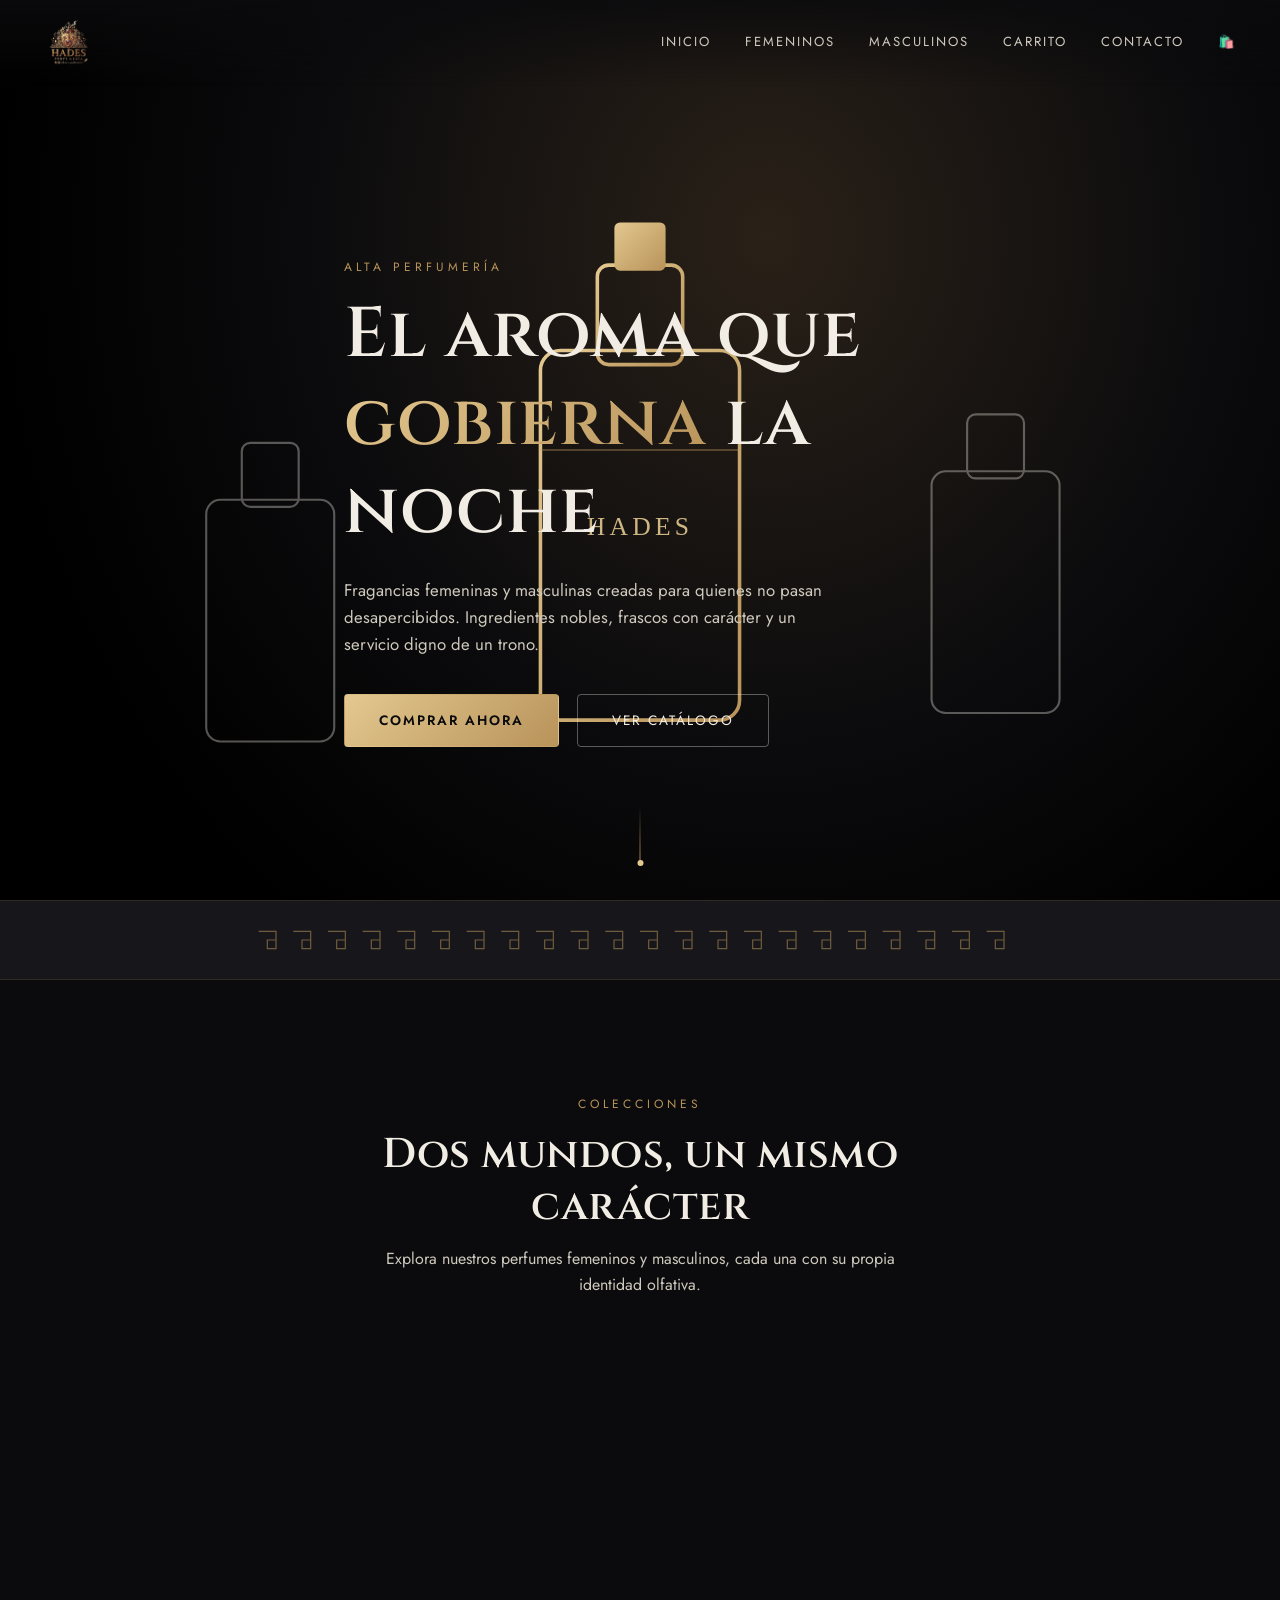
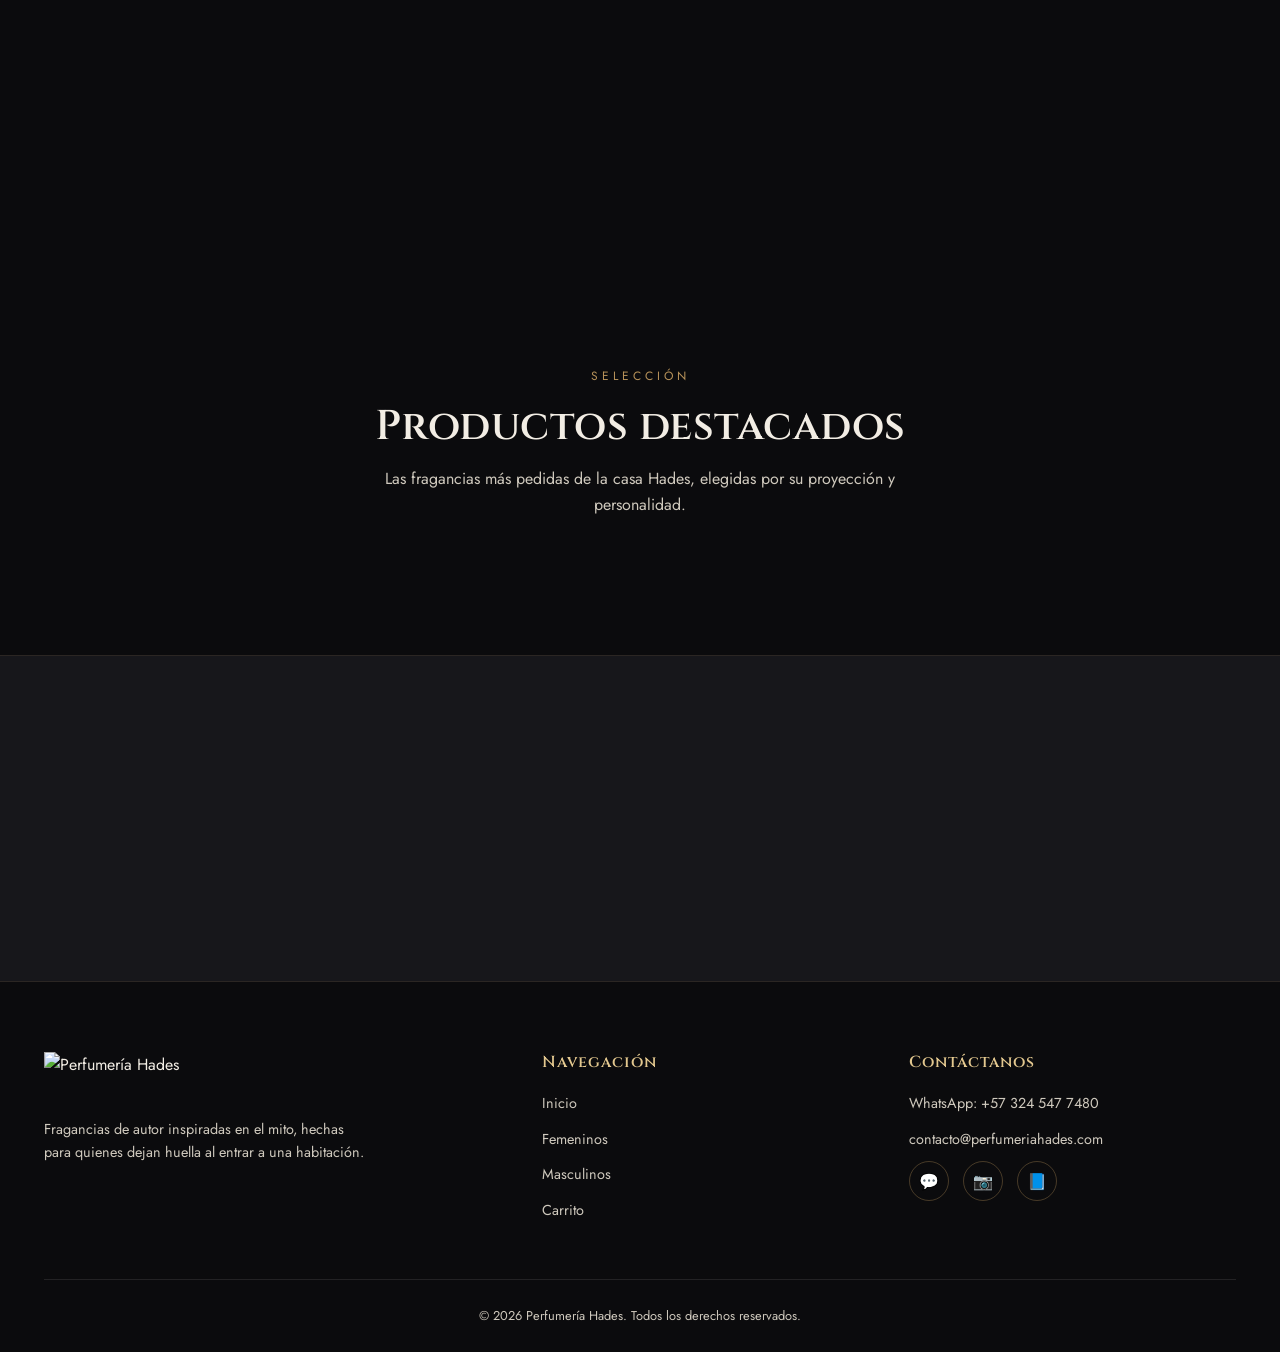
==== commit 3e7d6457: "actualizacion" ====
--- a/index.html
+++ b/index.html
@@ -89,7 +89,7 @@
         <span class="eyebrow">Colecciones</span>
         <h2 class="titulo-seccion">Dos mundos, un mismo carácter</h2>
         <p class="subtitulo-seccion" style="margin:0 auto;">
-          Explora nuestras lociones femeninas y masculinas, cada una con su
+          Explora nuestros perfumes femeninos y masculinos, cada una con su
           propia identidad olfativa.
         </p>
       </div>
@@ -99,7 +99,7 @@
           <img src="img/banners/categoria-femenino.svg" alt="Lociones femeninas Hades">
           <div class="tarjeta-categoria__contenido">
             <span class="tarjeta-categoria__eyebrow">Colección</span>
-            <h3 class="tarjeta-categoria__titulo">Lociones Femeninas</h3>
+            <h3 class="tarjeta-categoria__titulo">Perfumes Femeninos</h3>
             <span class="tarjeta-categoria__enlace">Explorar →</span>
           </div>
         </a>
@@ -108,7 +108,7 @@
           <img src="img/banners/categoria-masculino.svg" alt="Lociones masculinas Hades">
           <div class="tarjeta-categoria__contenido">
             <span class="tarjeta-categoria__eyebrow">Colección</span>
-            <h3 class="tarjeta-categoria__titulo">Lociones Masculinas</h3>
+            <h3 class="tarjeta-categoria__titulo">Perfumes Masculinos</h3>
             <span class="tarjeta-categoria__enlace">Explorar →</span>
           </div>
         </a>
@@ -226,6 +226,9 @@
   </div>
 
   <!-- ===================== SCRIPTS ===================== -->
+  <script src="https://cdn.jsdelivr.net/npm/@supabase/supabase-js@2"></script>
+<script src="../js/supabase-config.js"></script>
+  
   <script src="js/productos.js"></script>
   <script src="js/carrito.js"></script>
   <script src="js/main.js"></script>
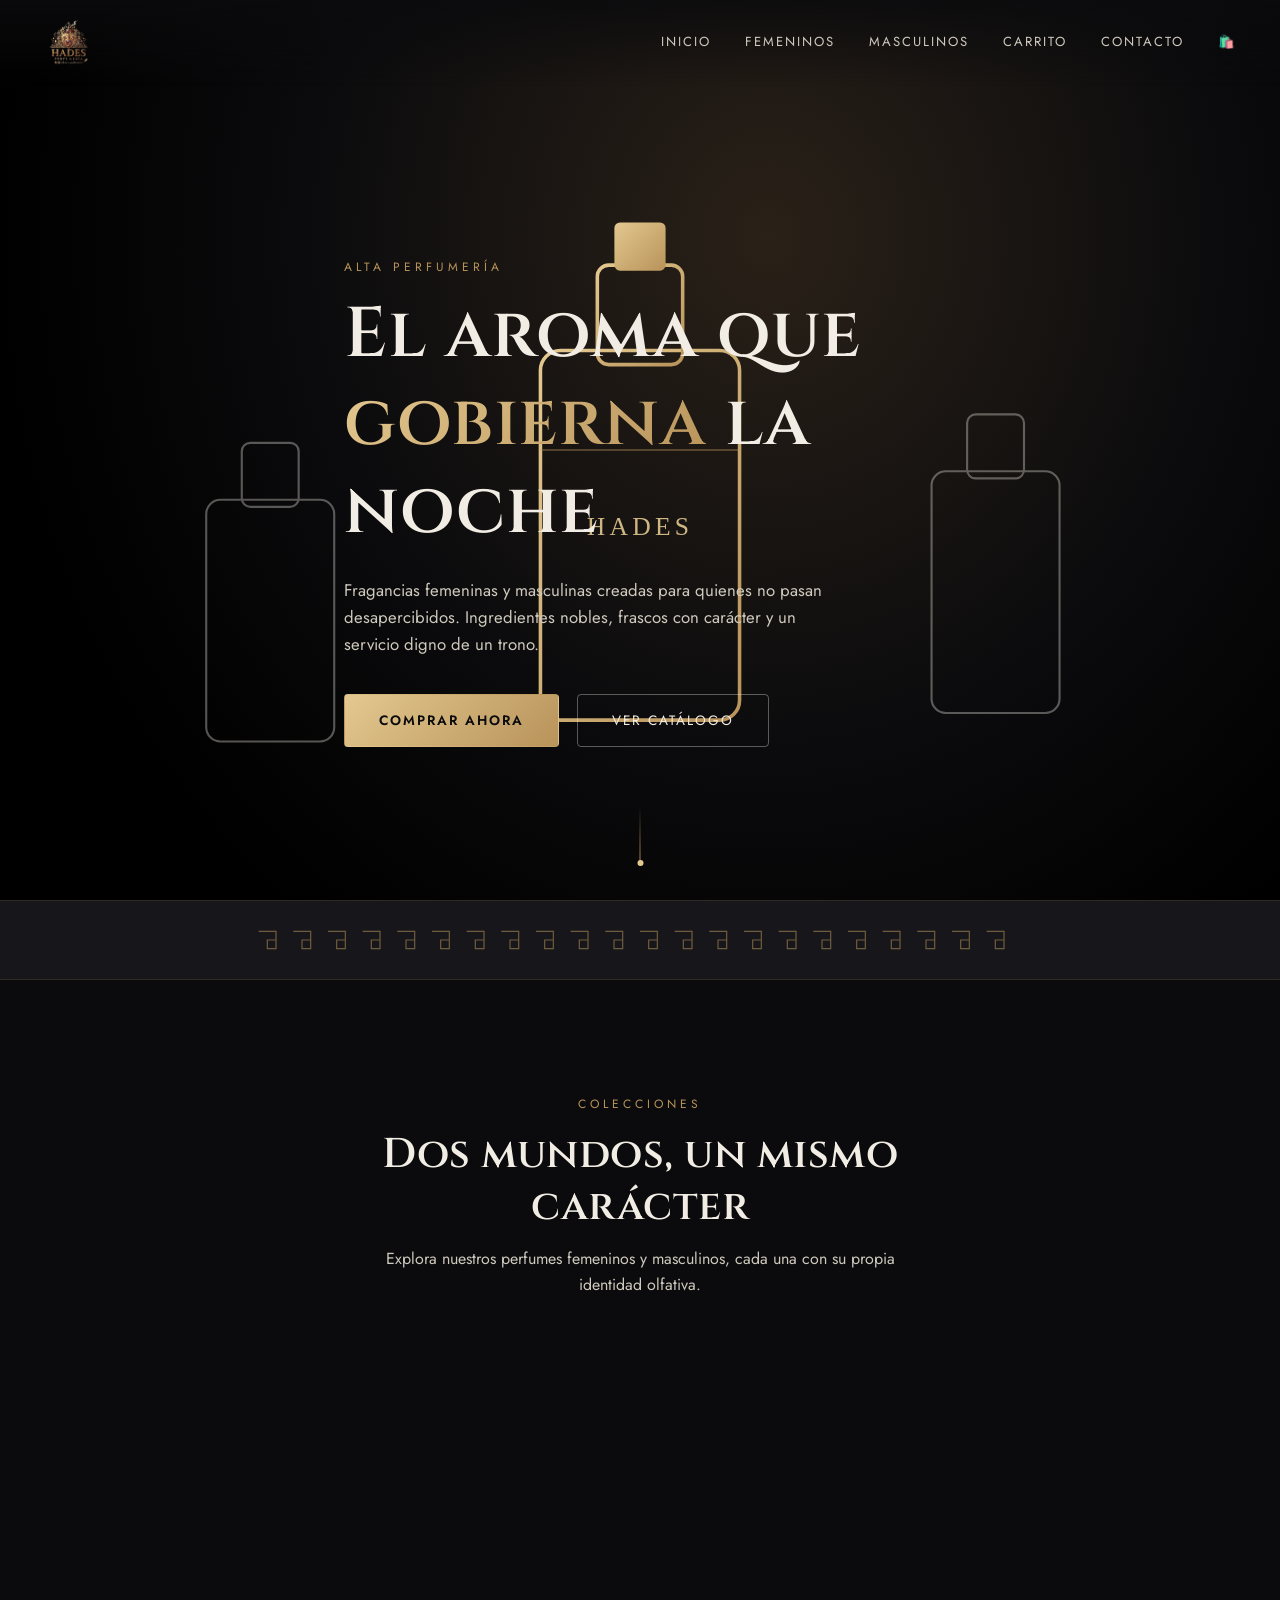
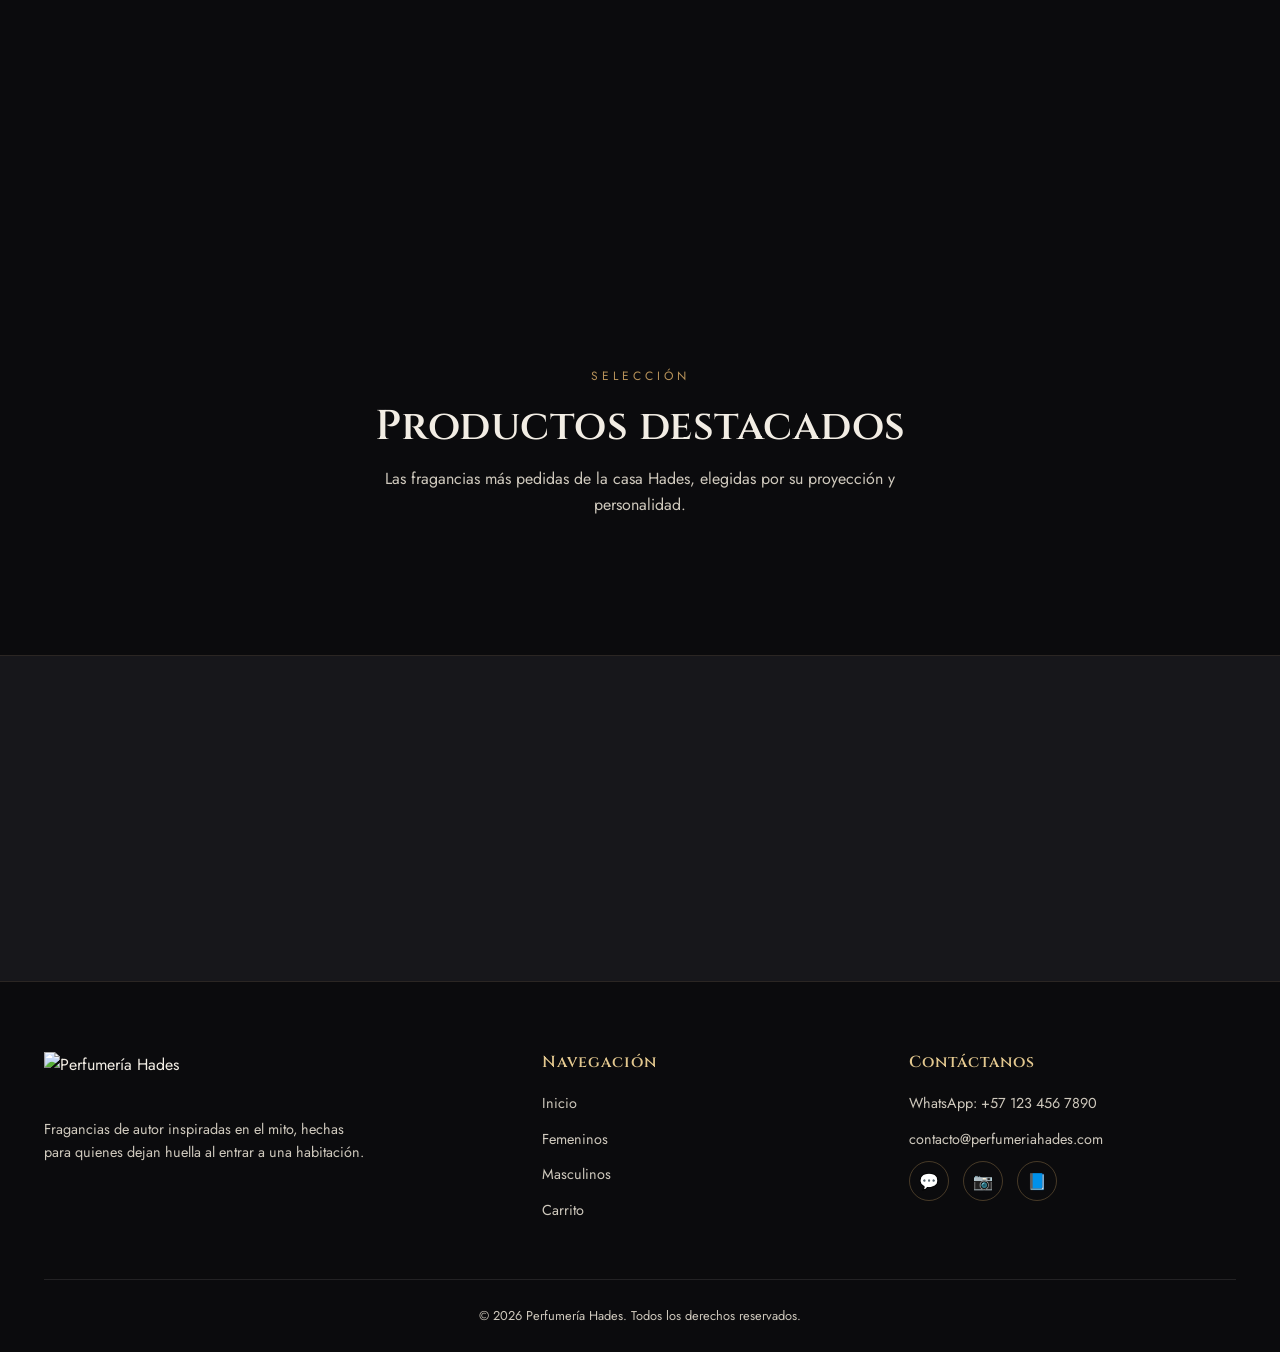
==== commit 0159078b: "Actualización" ====
--- a/index.html
+++ b/index.html
@@ -191,11 +191,11 @@
         <div>
           <h4 class="footer__titulo">Contáctanos</h4>
           <ul class="footer__enlaces">
-            <li><a href="https://wa.me/573245477480" target="_blank" rel="noopener">WhatsApp: +57 324 547 7480 </a></li>
+            <li><a href="https://wa.me/573215480247" target="_blank" rel="noopener">WhatsApp: +57 123 456 7890 </a></li>
             <li><a href="mailto:contacto@perfumeriahades.com">contacto@perfumeriahades.com</a></li>
           </ul>
           <div class="footer__redes">
-            <a href="https://wa.me/573245477480" target="_blank" rel="noopener" aria-label="WhatsApp">💬</a>
+            <a href="https://wa.me/573215480247" target="_blank" rel="noopener" aria-label="WhatsApp">💬</a>
             <a href="https://www.instagram.com/hades_perfumeria?igsh=djQzdDA5YmdpNXA5" target="_blank" rel="noopener" aria-label="Instagram">📷</a>
             <a href="https://facebook.com" target="_blank" rel="noopener" aria-label="Facebook">📘</a>
           </div>
